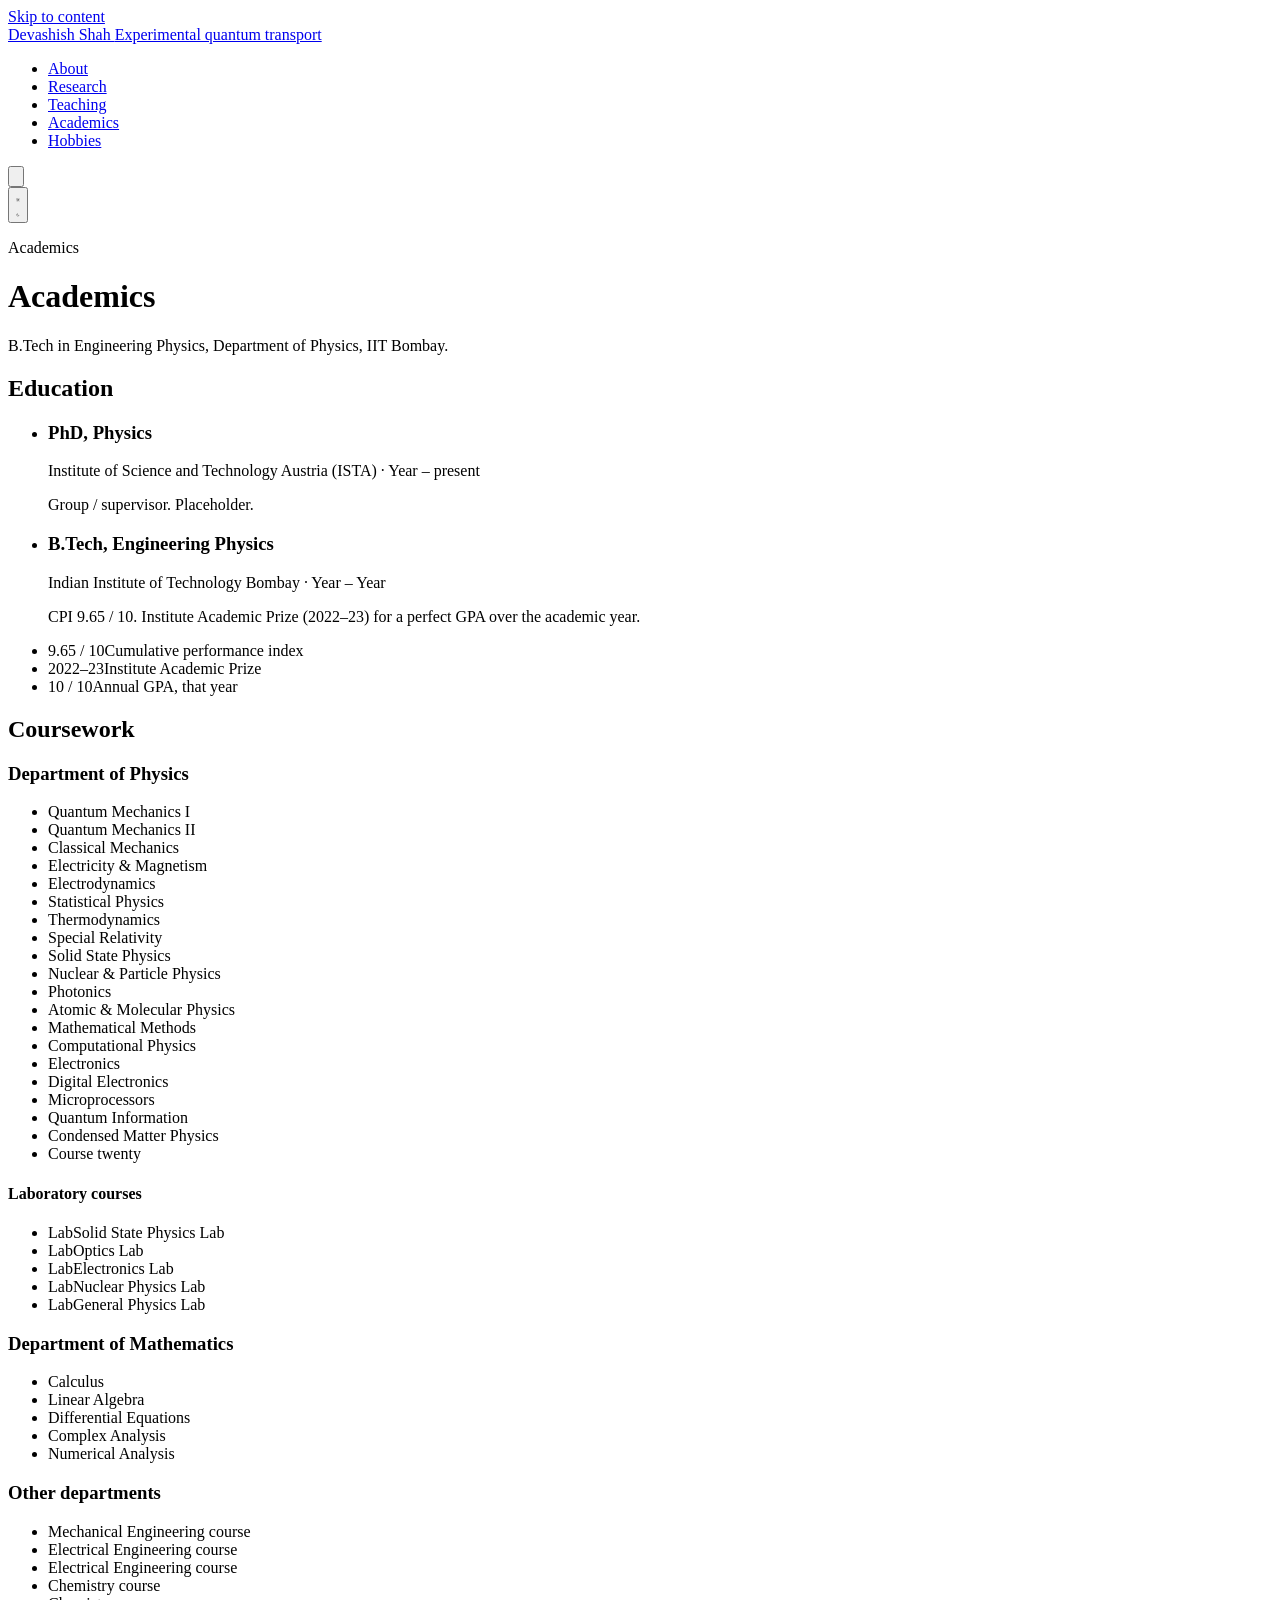
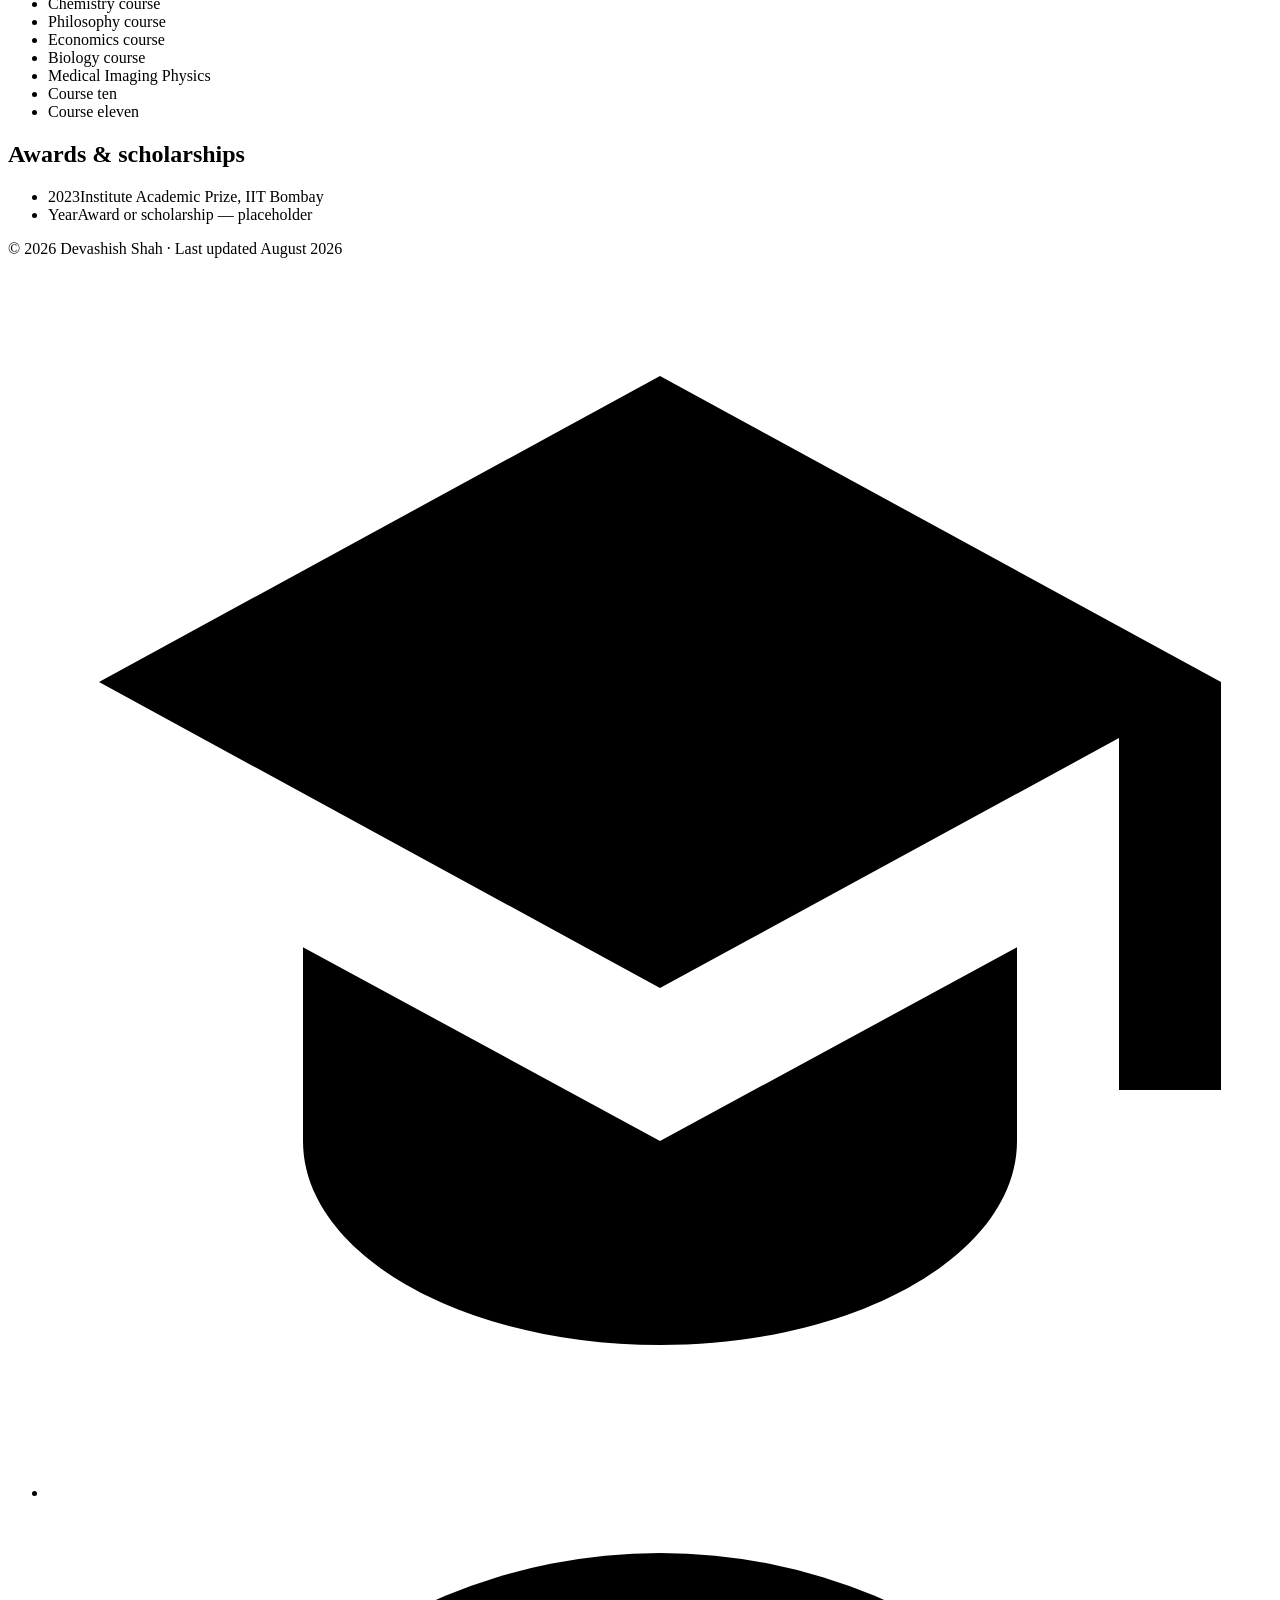
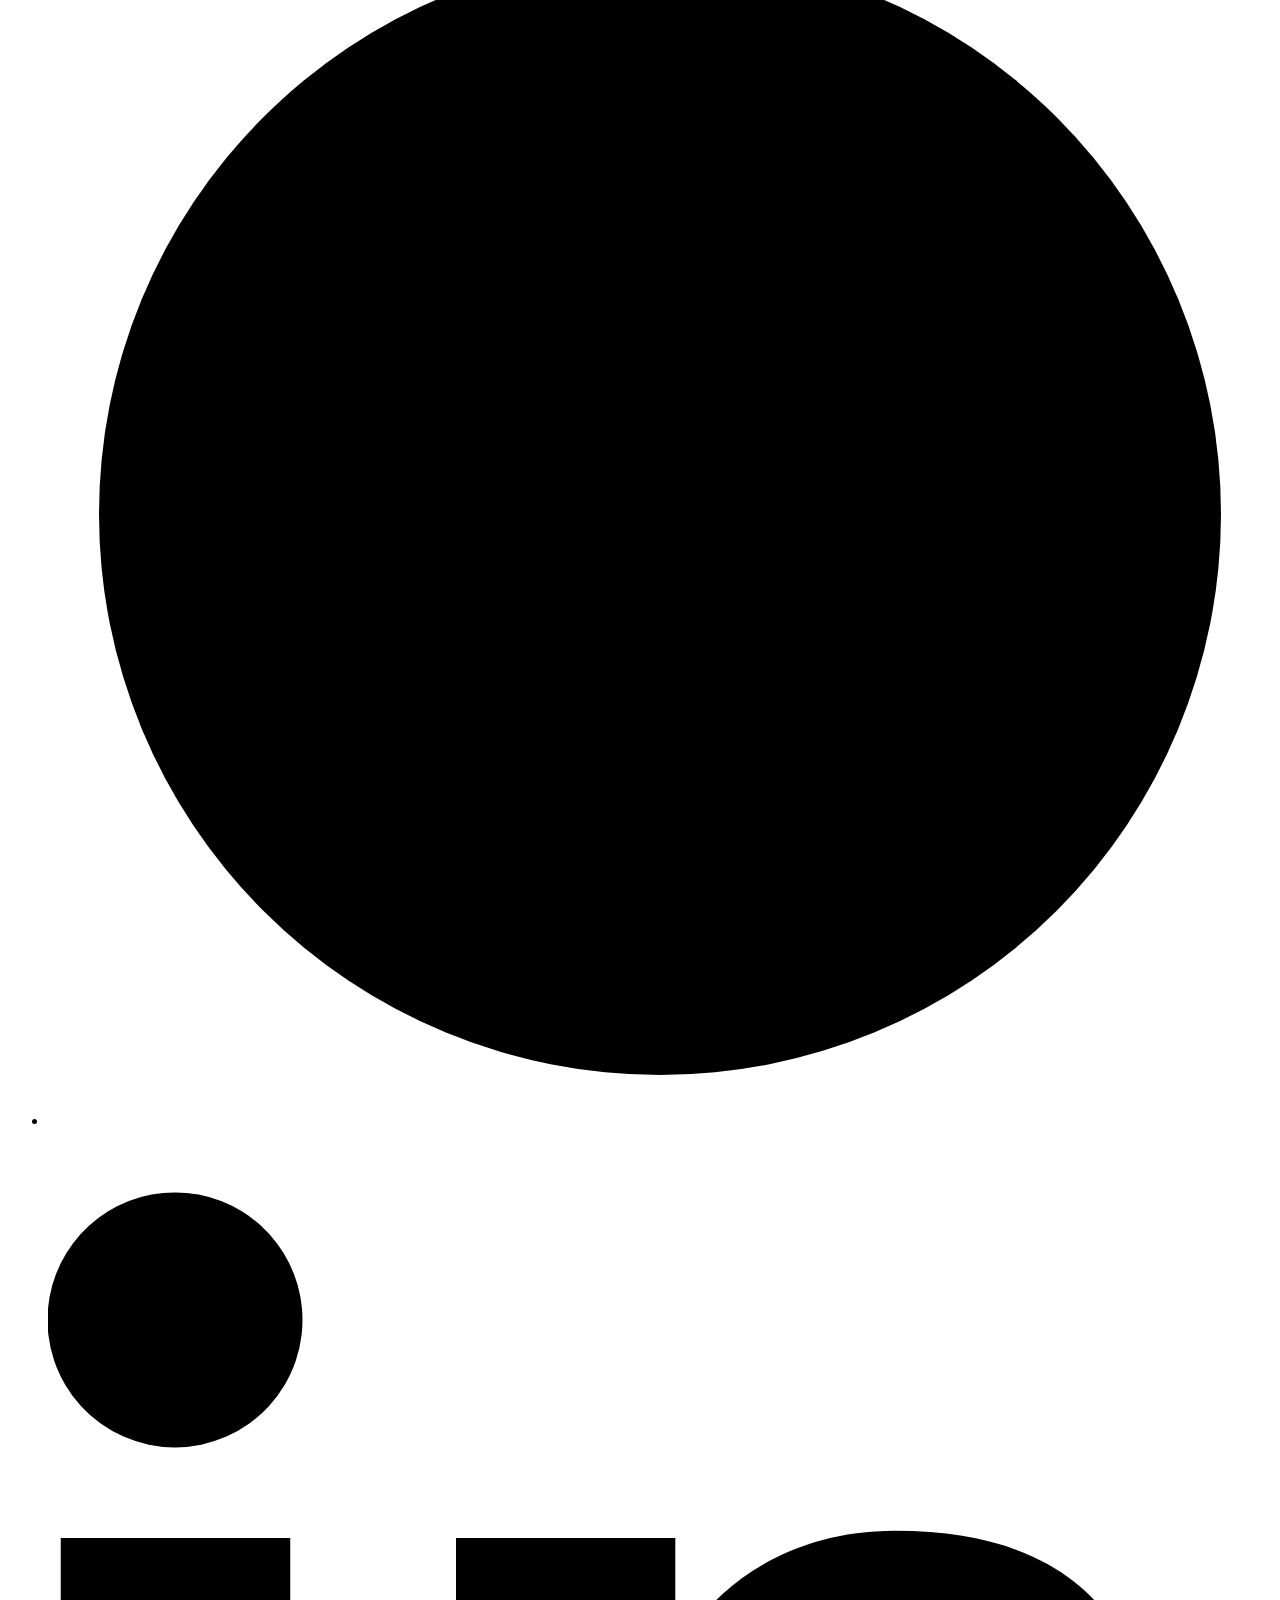
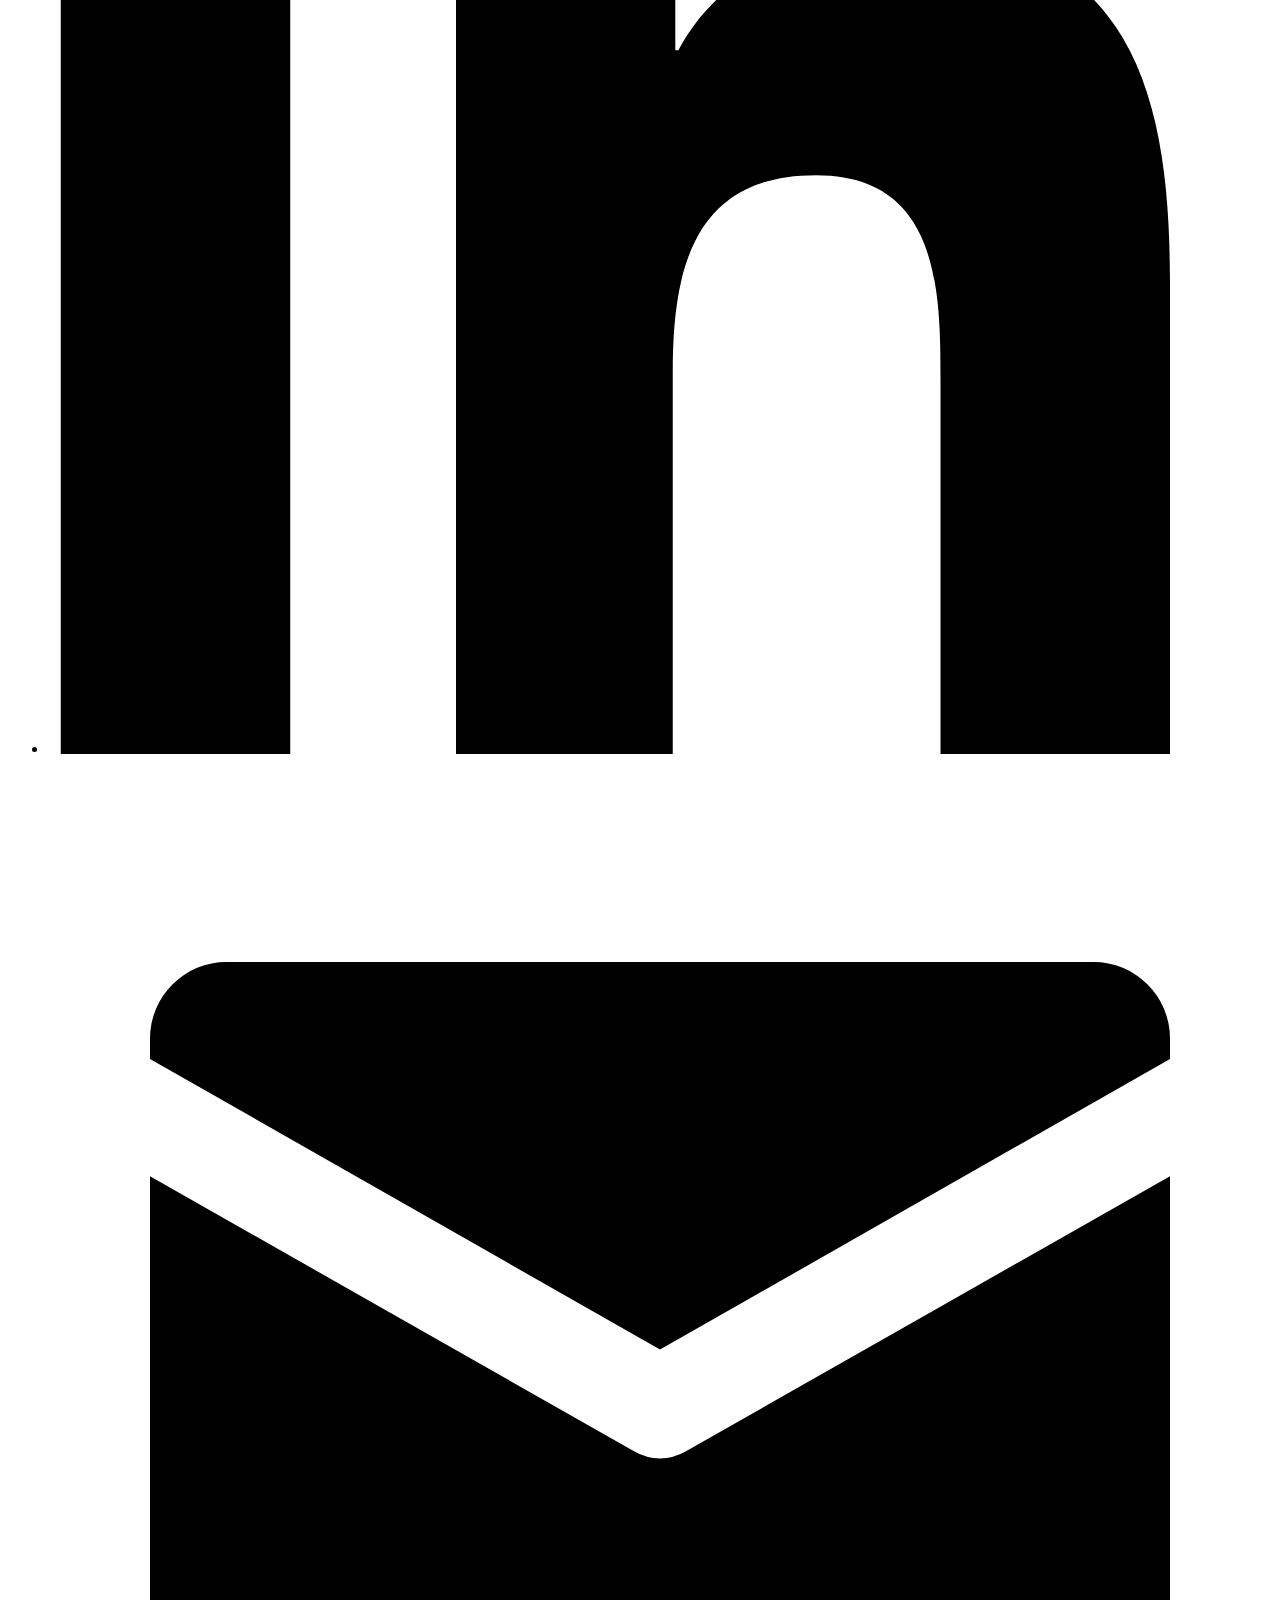
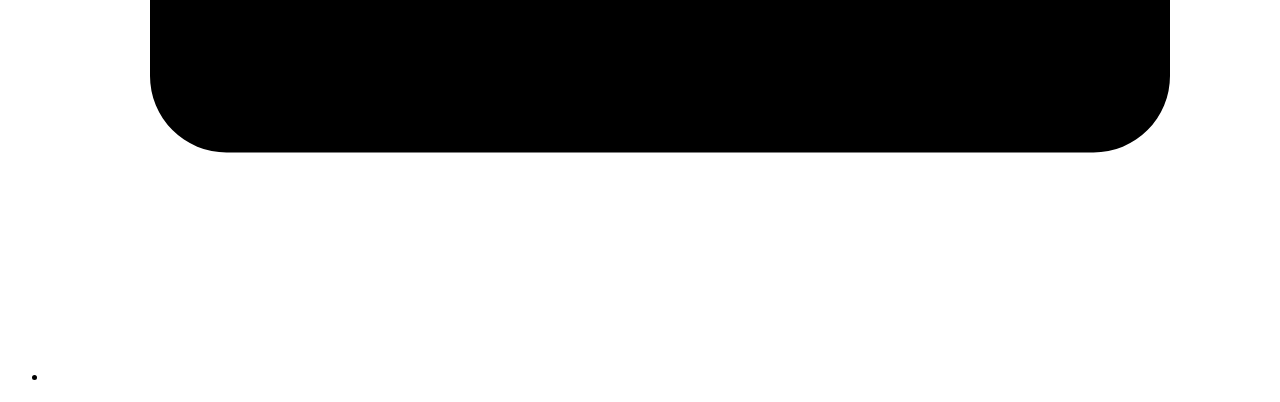
==== academics.html @ a5527a71 "Add files via upload version 0" ====
<!DOCTYPE html>
<html lang="en" data-theme="light">
<head>
<meta charset="utf-8">
<meta name="viewport" content="width=device-width, initial-scale=1">
<title>Academics — Devashish Shah</title>
<meta name="description" content="Education and coursework of Devashish Shah, Engineering Physics, IIT Bombay.">
<meta name="author" content="Devashish Shah">

<!-- Open Graph / social preview. EDIT: set the absolute URL once you know your domain. -->
<meta property="og:type" content="website">
<meta property="og:title" content="Academics — Devashish Shah">
<meta property="og:description" content="Education and coursework of Devashish Shah, Engineering Physics, IIT Bombay.">
<meta property="og:image" content="assets/img/portrait.svg">

<link rel="icon" href="assets/img/favicon.svg" type="image/svg+xml">
<link rel="stylesheet" href="assets/css/style.css">

<!-- Sets the theme before first paint so there is no light/dark flash. -->
<script>
(function () {
  try {
    var t = localStorage.getItem('ds-theme');
    if (!t) t = window.matchMedia('(prefers-color-scheme: dark)').matches ? 'dark' : 'light';
    document.documentElement.setAttribute('data-theme', t);
  } catch (e) {}
})();
</script>
</head>
<body>
<a class="skip-link" href="#main">Skip to content</a>

<!-- ======================= HEADER (identical on every page) ======================= -->
<header class="site-header">
  <div class="wrap">
    <a class="brand" href="index.html">
      Devashish Shah
      <span class="brand-sub">Experimental quantum transport</span>
    </a>

    <nav class="nav" id="primary-nav" aria-label="Primary">
      <ul>
        <li><a href="index.html">About</a></li>
        <li><a href="research.html">Research</a></li>
        <li><a href="teaching.html">Teaching</a></li>
        <li><a href="academics.html">Academics</a></li>
        <li><a href="hobbies.html">Hobbies</a></li>
      </ul>
    </nav>

    <button class="icon-btn nav-toggle" data-nav-toggle type="button"
            aria-expanded="false" aria-controls="primary-nav" aria-label="Toggle menu">
      <svg viewBox="0 0 24 24" fill="none" stroke="currentColor" stroke-width="2" stroke-linecap="round" aria-hidden="true">
        <path d="M3 6h18M3 12h18M3 18h18"/>
      </svg>
    </button>

    <div class="header-tools">
      <button class="icon-btn" data-theme-toggle type="button" aria-label="Switch to dark theme" aria-pressed="false">
        <svg class="icon-sun" viewBox="0 0 24 24" fill="none" stroke="currentColor" stroke-width="1.8" stroke-linecap="round" aria-hidden="true">
          <circle cx="12" cy="12" r="4.2"/>
          <path d="M12 2.5v2M12 19.5v2M4.2 4.2l1.4 1.4M18.4 18.4l1.4 1.4M2.5 12h2M19.5 12h2M4.2 19.8l1.4-1.4M18.4 5.6l1.4-1.4"/>
        </svg>
        <svg class="icon-moon" viewBox="0 0 24 24" fill="none" stroke="currentColor" stroke-width="1.8" stroke-linejoin="round" aria-hidden="true">
          <path d="M20 14.5A8.2 8.2 0 0 1 9.5 4a8.4 8.4 0 1 0 10.5 10.5z"/>
        </svg>
      </button>
    </div>
  </div>
</header>

<main id="main" class="wrap">

  <header class="page-head">
    <p class="eyebrow">Academics</p>
    <h1>Academics</h1>
    <p class="lede">
      <!-- EDIT -->
      B.Tech in Engineering Physics, Department of Physics, IIT Bombay.
    </p>
  </header>

  <!-- =================== EDUCATION =================== -->
  <section class="section">
    <h2 class="section-title">Education</h2>
    <ul class="timeline">
      <li>
        <h3>PhD, Physics</h3>
        <p class="meta">Institute of Science and Technology Austria (ISTA) <span class="sep">·</span> Year – present</p>
        <p>Group / supervisor. Placeholder.</p>
      </li>
      <li>
        <h3>B.Tech, Engineering Physics</h3>
        <p class="meta">Indian Institute of Technology Bombay <span class="sep">·</span> Year – Year</p>
        <p>CPI 9.65 / 10. Institute Academic Prize (2022–23) for a perfect GPA over the academic year.</p>
      </li>
    </ul>

    <ul class="stats">
      <li><span class="value">9.65 / 10</span><span class="label">Cumulative performance index</span></li>
      <li><span class="value">2022–23</span><span class="label">Institute Academic Prize</span></li>
      <li><span class="value">10 / 10</span><span class="label">Annual GPA, that year</span></li>
    </ul>
  </section>

  <!-- =================== COURSEWORK =================== -->
  <section class="section">
    <h2 class="section-title">Coursework</h2>

    <h3>Department of Physics</h3>
    <div class="col-list">
      <!-- EDIT: replace with your actual course names; add or remove <li> freely. -->
      <ul>
        <li>Quantum Mechanics I</li>
        <li>Quantum Mechanics II</li>
        <li>Classical Mechanics</li>
        <li>Electricity &amp; Magnetism</li>
        <li>Electrodynamics</li>
        <li>Statistical Physics</li>
        <li>Thermodynamics</li>
        <li>Special Relativity</li>
        <li>Solid State Physics</li>
        <li>Nuclear &amp; Particle Physics</li>
        <li>Photonics</li>
        <li>Atomic &amp; Molecular Physics</li>
        <li>Mathematical Methods</li>
        <li>Computational Physics</li>
        <li>Electronics</li>
        <li>Digital Electronics</li>
        <li>Microprocessors</li>
        <li>Quantum Information</li>
        <li>Condensed Matter Physics</li>
        <li>Course twenty</li>
      </ul>
    </div>

    <h4>Laboratory courses</h4>
    <ul class="course-list">
      <li><span class="code">Lab</span><span class="name">Solid State Physics Lab</span></li>
      <li><span class="code">Lab</span><span class="name">Optics Lab</span></li>
      <li><span class="code">Lab</span><span class="name">Electronics Lab</span></li>
      <li><span class="code">Lab</span><span class="name">Nuclear Physics Lab</span></li>
      <li><span class="code">Lab</span><span class="name">General Physics Lab</span></li>
    </ul>

    <h3>Department of Mathematics</h3>
    <div class="col-list">
      <ul>
        <li>Calculus</li>
        <li>Linear Algebra</li>
        <li>Differential Equations</li>
        <li>Complex Analysis</li>
        <li>Numerical Analysis</li>
      </ul>
    </div>

    <h3>Other departments</h3>
    <div class="col-list">
      <ul>
        <li>Mechanical Engineering course</li>
        <li>Electrical Engineering course</li>
        <li>Electrical Engineering course</li>
        <li>Chemistry course</li>
        <li>Chemistry course</li>
        <li>Philosophy course</li>
        <li>Economics course</li>
        <li>Biology course</li>
        <li>Medical Imaging Physics</li>
        <li>Course ten</li>
        <li>Course eleven</li>
      </ul>
    </div>
  </section>

  <!-- =================== AWARDS =================== -->
  <section class="section">
    <h2 class="section-title">Awards &amp; scholarships</h2>
    <ul class="course-list">
      <li><span class="code">2023</span><span class="name">Institute Academic Prize, IIT Bombay</span></li>
      <li><span class="code">Year</span><span class="name">Award or scholarship — placeholder</span></li>
    </ul>
  </section>

</main>

<!-- ======================= FOOTER (identical on every page) ======================= -->
<footer class="site-footer">
  <div class="wrap">
    <p>&copy; <span data-year>2026</span> Devashish Shah · Last updated August 2026</p>
    <ul class="social">
      <li><a href="https://scholar.google.com/citations?user=hYPi2G2QTI0C&amp;hl=en" target="_blank" rel="noopener" aria-label="Google Scholar"><svg viewBox="0 0 24 24" aria-hidden="true"><path d="M12 2 1 8l11 6 9-4.9V16h2V8L12 2zM5 13.2V17c0 2.2 3.1 4 7 4s7-1.8 7-4v-3.8l-7 3.8-7-3.8z"/></svg></a></li>
      <li><a href="https://orcid.org/0009-0007-5829-7707" target="_blank" rel="noopener" aria-label="ORCID"><svg viewBox="0 0 24 24" aria-hidden="true"><circle cx="12" cy="12" r="11"/><text x="12" y="16.4" text-anchor="middle" font-family="Georgia, serif" font-size="10" font-weight="700" fill="var(--bg)">iD</text></svg></a></li>
      <li><a href="https://www.linkedin.com/in/devashish-shah-937392216" target="_blank" rel="noopener" aria-label="LinkedIn"><svg viewBox="0 0 24 24" aria-hidden="true"><path d="M4.98 3.5A2.5 2.5 0 1 1 0 3.5a2.5 2.5 0 0 1 4.98 0zM.25 8h4.5v16H.25V8zM8 8h4.3v2.2h.06c.6-1.14 2.06-2.34 4.24-2.34 4.54 0 5.4 2.99 5.4 6.87V24h-4.5v-7.35c0-1.75-.03-4-2.44-4-2.44 0-2.81 1.9-2.81 3.87V24H8V8z"/></svg></a></li>
      <li><a href="mailto:devashish.shah@ista.ac.at" aria-label="Email"><svg viewBox="0 0 24 24" aria-hidden="true"><path d="M2 5.5A1.5 1.5 0 0 1 3.5 4h17A1.5 1.5 0 0 1 22 5.5v.4l-10 5.7-10-5.7v-.4zm0 2.7V18a1.5 1.5 0 0 0 1.5 1.5h17A1.5 1.5 0 0 0 22 18V8.2l-9.5 5.4a1 1 0 0 1-1 0L2 8.2z"/></svg></a></li>
    </ul>
  </div>
</footer>

<script src="assets/js/main.js"></script>
</body>
</html>
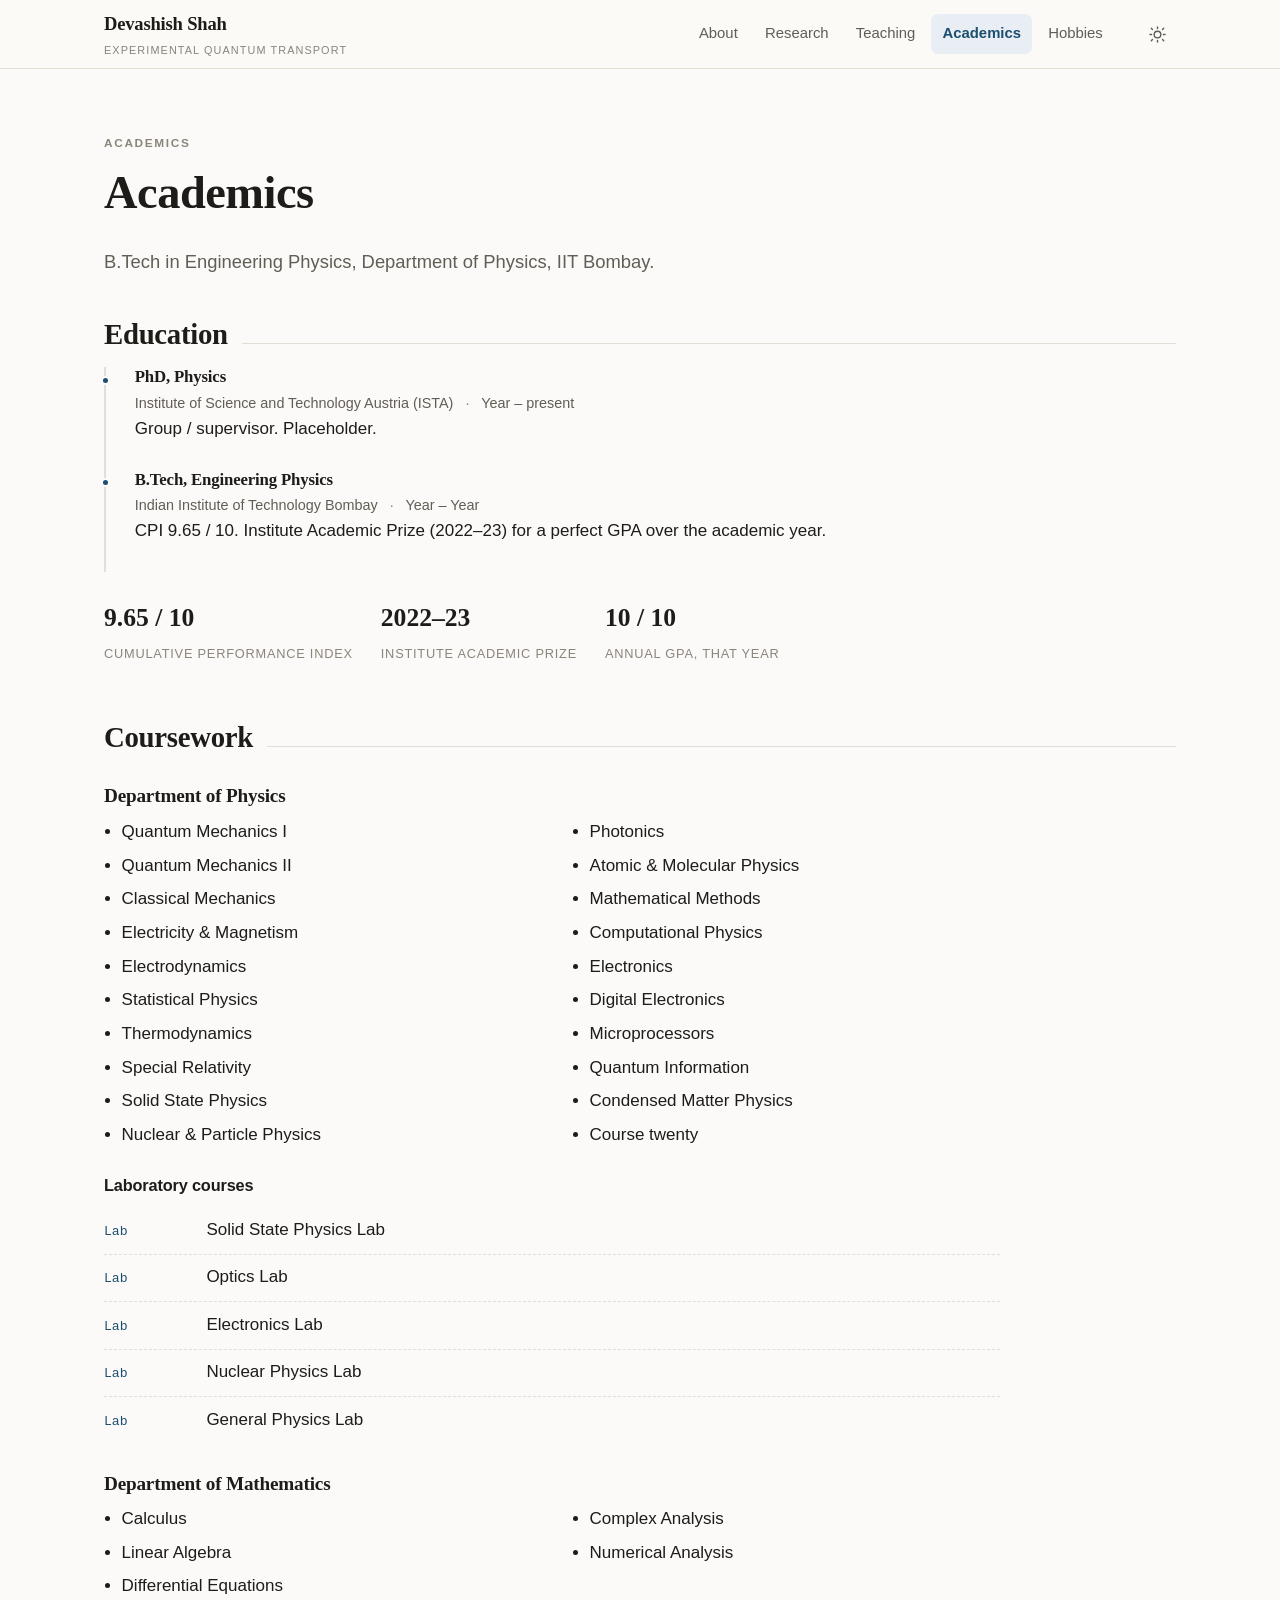
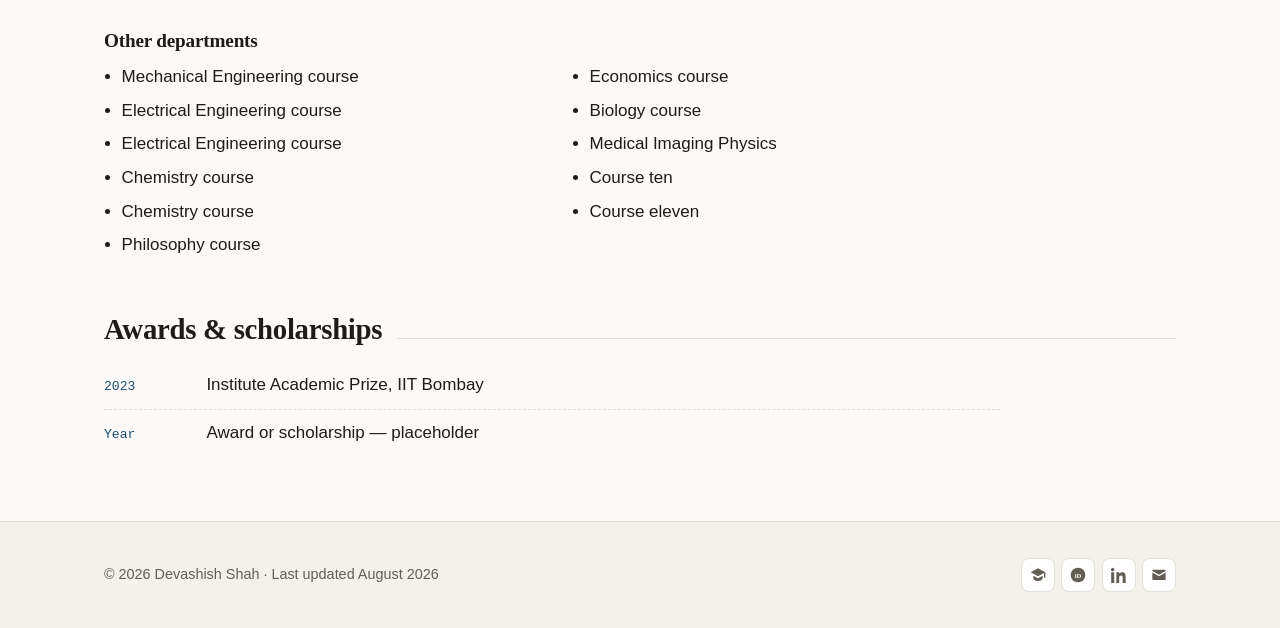
==== commit e4616c01: "Add files via upload" ====
--- a/academics.html
+++ b/academics.html
@@ -1,22 +1,79 @@
 <!DOCTYPE html>
+<!--
+  ============================================================================
+  academics.html — education, coursework and awards.
+
+  Same four parts as every page: <head>, <header>, <main>, <footer>.
+  The <header> and <footer> are copies of the ones in index.html.
+
+  Three layout tools appear on this page:
+
+    .timeline    a vertical line with a dot per entry — used for education
+    .stats       a row of big numbers with small captions underneath
+    .col-list    a plain list flowed into two newspaper-style columns —
+                 you never split the list yourself, the browser does it
+
+  Search for  EDIT  to find every spot meant to change.
+  ============================================================================
+-->
 <html lang="en" data-theme="light">
+<!--   ↑ lang="en" tells browsers and screen readers the page is in English.
+       ↑ data-theme is the light/dark switch. Don't set it by hand — the little
+         script at the bottom of <head> sets it before the page draws. -->
+
 <head>
+<!-- ==========================================================================
+     HEAD — page settings. None of this appears on the page itself; it tells
+     the browser, Google and social networks what this page is.
+     ========================================================================== -->
+
 <meta charset="utf-8">
+<!-- Character encoding. Leave this alone — it is what makes é, ü and — work. -->
+
 <meta name="viewport" content="width=device-width, initial-scale=1">
+<!-- Makes the page fit phone screens. Removing this breaks mobile entirely. -->
+
 <title>Academics — Devashish Shah</title>
+<!-- EDIT: shows in the browser tab and as the headline in Google results.
+     Keep the pattern "Page — Your Name" so every tab is identifiable. -->
+
 <meta name="description" content="Education and coursework of Devashish Shah, Engineering Physics, IIT Bombay.">
+<!-- EDIT: the grey summary line under your title in Google results.
+     Aim for 150 characters or so; longer gets cut off. -->
+
 <meta name="author" content="Devashish Shah">
 
-<!-- Open Graph / social preview. EDIT: set the absolute URL once you know your domain. -->
+<!-- Open Graph: controls the preview card when someone shares a link to this
+     page on Slack, Twitter, WhatsApp, LinkedIn and so on.
+     EDIT og:image to a real photo (1200×630 px works best) once you have one.
+     Note: for the preview image to work on most platforms this must be a FULL
+     address, e.g. https://devashish-shah.github.io/assets/img/preview.jpg —
+     a relative path like the one below often will not be picked up. -->
 <meta property="og:type" content="website">
 <meta property="og:title" content="Academics — Devashish Shah">
 <meta property="og:description" content="Education and coursework of Devashish Shah, Engineering Physics, IIT Bombay.">
 <meta property="og:image" content="assets/img/portrait.svg">
 
 <link rel="icon" href="assets/img/favicon.svg" type="image/svg+xml">
+<!-- The little icon in the browser tab. EDIT assets/img/favicon.svg to change
+     the "DS" monogram or its colour. -->
+
 <link rel="stylesheet" href="assets/css/style.css">
-
-<!-- Sets the theme before first paint so there is no light/dark flash. -->
+<!-- Every visual decision — colours, fonts, spacing, layout — lives in that
+     one file. This line is what connects it. If the page ever loads as plain
+     black text on white, this file is missing or the path is wrong. -->
+
+<!-- ==========================================================================
+     THEME SCRIPT — must stay here, inside <head>, and must stay inline.
+
+     Why: it runs before the browser draws anything. If it lived at the bottom
+     of the page with the other script, a dark-mode visitor would see a white
+     flash first. Reading the saved choice here avoids that.
+
+     What it does: use the saved choice if there is one; otherwise follow the
+     visitor's system setting; if storage is blocked (private browsing), fall
+     through to light and carry on rather than erroring.
+     ========================================================================== -->
 <script>
 (function () {
   try {
@@ -27,17 +84,46 @@
 })();
 </script>
 </head>
+
 <body>
+
 <a class="skip-link" href="#main">Skip to content</a>
-
-<!-- ======================= HEADER (identical on every page) ======================= -->
+<!-- Invisible until focused with the Tab key. Lets keyboard and screen-reader
+     users jump past the menu straight to the content. Keep it as the first
+     thing in <body>. -->
+
+
+<!-- ==========================================================================
+     HEADER — the bar across the top.
+
+     ⚠ THIS BLOCK IS IDENTICAL ON ALL FIVE PAGES. To change the menu, change
+     it here, then copy this whole <header>…</header> into the other four
+     files. Otherwise the menu will differ depending on which page you're on.
+
+     Note there is no "current page" class to set: assets/js/main.js works out
+     which page you're on and highlights the right link automatically. Adding a
+     page means adding one <li> here (and in the other four files) — nothing else.
+     ========================================================================== -->
 <header class="site-header">
   <div class="wrap">
+  <!-- .wrap is the container that keeps content from touching the screen
+       edges and stops it sprawling on wide monitors. Used on every section. -->
+
+    <!-- Your name, top left. Clicking it returns to the homepage. -->
     <a class="brand" href="index.html">
       Devashish Shah
       <span class="brand-sub">Experimental quantum transport</span>
+      <!-- EDIT: the small grey line under your name. A few words on what you
+           do. Delete this <span> entirely if you prefer just the name. -->
     </a>
 
+    <!-- ------------------------------------------------------------------
+         THE MENU
+         To add a page: copy one <li> line, change the filename and the label.
+         To remove a page: delete its <li> line.
+         To reorder: move the <li> lines around.
+         The href must match the filename exactly, capitals included.
+         ------------------------------------------------------------------ -->
     <nav class="nav" id="primary-nav" aria-label="Primary">
       <ul>
         <li><a href="index.html">About</a></li>
@@ -48,6 +134,8 @@
       </ul>
     </nav>
 
+    <!-- The hamburger button. Hidden on desktop, appears under 760px wide.
+         The three lines are drawn by the <path> below, not an image file. -->
     <button class="icon-btn nav-toggle" data-nav-toggle type="button"
             aria-expanded="false" aria-controls="primary-nav" aria-label="Toggle menu">
       <svg viewBox="0 0 24 24" fill="none" stroke="currentColor" stroke-width="2" stroke-linecap="round" aria-hidden="true">
@@ -55,6 +143,8 @@
       </svg>
     </button>
 
+    <!-- The light/dark button. It holds both icons; CSS shows whichever
+         matches the current theme and hides the other. -->
     <div class="header-tools">
       <button class="icon-btn" data-theme-toggle type="button" aria-label="Switch to dark theme" aria-pressed="false">
         <svg class="icon-sun" viewBox="0 0 24 24" fill="none" stroke="currentColor" stroke-width="1.8" stroke-linecap="round" aria-hidden="true">
@@ -66,9 +156,14 @@
         </svg>
       </button>
     </div>
+
   </div>
 </header>
 
+
+<!-- ==========================================================================
+     MAIN — the Academics page.
+     ========================================================================== -->
 <main id="main" class="wrap">
 
   <header class="page-head">
@@ -80,37 +175,64 @@
     </p>
   </header>
 
-  <!-- =================== EDUCATION =================== -->
+
+  <!-- ------------------------------------------------------------------------
+       EDUCATION — timeline.
+       Each <li> gets its own dot on the vertical line automatically.
+       Newest first is the convention. Copy an <li> to add a degree.
+       ------------------------------------------------------------------------ -->
   <section class="section">
     <h2 class="section-title">Education</h2>
+
     <ul class="timeline">
+
       <li>
         <h3>PhD, Physics</h3>
         <p class="meta">Institute of Science and Technology Austria (ISTA) <span class="sep">·</span> Year – present</p>
         <p>Group / supervisor. Placeholder.</p>
+        <!-- EDIT: your group and supervisor. -->
       </li>
+
       <li>
         <h3>B.Tech, Engineering Physics</h3>
         <p class="meta">Indian Institute of Technology Bombay <span class="sep">·</span> Year – Year</p>
         <p>CPI 9.65 / 10. Institute Academic Prize (2022–23) for a perfect GPA over the academic year.</p>
       </li>
-    </ul>
-
+
+    </ul>
+
+    <!-- ----------------------------------------------------------------
+         STATS ROW — big number on top, small caption underneath.
+         Each <li> is one figure. Two or three read best; more than four
+         starts to look like a dashboard. Delete the <ul> to drop it.
+         ---------------------------------------------------------------- -->
     <ul class="stats">
       <li><span class="value">9.65 / 10</span><span class="label">Cumulative performance index</span></li>
       <li><span class="value">2022–23</span><span class="label">Institute Academic Prize</span></li>
       <li><span class="value">10 / 10</span><span class="label">Annual GPA, that year</span></li>
     </ul>
+
   </section>
 
-  <!-- =================== COURSEWORK =================== -->
+
+  <!-- ------------------------------------------------------------------------
+       COURSEWORK
+
+       class="col-list" wraps a normal <ul> and flows it into two columns.
+       Add or delete <li> items and the split rebalances itself — do NOT try
+       to make two separate lists side by side, it will fight you.
+
+       Note the heading levels: <h2> for the section, <h3> for each
+       department, <h4> for a sub-group. Keep them in order (don't jump from
+       h2 to h4) — screen readers use the sequence to build a page outline.
+       ------------------------------------------------------------------------ -->
   <section class="section">
     <h2 class="section-title">Coursework</h2>
 
     <h3>Department of Physics</h3>
     <div class="col-list">
-      <!-- EDIT: replace with your actual course names; add or remove <li> freely. -->
       <ul>
+        <!-- EDIT: replace with your real course names. One <li> each. -->
         <li>Quantum Mechanics I</li>
         <li>Quantum Mechanics II</li>
         <li>Classical Mechanics</li>
@@ -135,6 +257,8 @@
     </div>
 
     <h4>Laboratory courses</h4>
+    <!-- Same .course-list used on the Teaching page. Here the .code column
+         just says "Lab" — put real course numbers in if you have them. -->
     <ul class="course-list">
       <li><span class="code">Lab</span><span class="name">Solid State Physics Lab</span></li>
       <li><span class="code">Lab</span><span class="name">Optics Lab</span></li>
@@ -170,9 +294,15 @@
         <li>Course eleven</li>
       </ul>
     </div>
+
   </section>
 
-  <!-- =================== AWARDS =================== -->
+
+  <!-- ------------------------------------------------------------------------
+       AWARDS — .course-list again, with the year in the .code column.
+       The same building block does different jobs depending on what you put
+       in it; that's why there are only a handful of them to learn.
+       ------------------------------------------------------------------------ -->
   <section class="section">
     <h2 class="section-title">Awards &amp; scholarships</h2>
     <ul class="course-list">
@@ -183,19 +313,40 @@
 
 </main>
 
-<!-- ======================= FOOTER (identical on every page) ======================= -->
+
+<!-- ==========================================================================
+     FOOTER
+
+     ⚠ IDENTICAL ON ALL FIVE PAGES — change it here, then copy into the others.
+
+     The year updates itself: <span data-year> is filled in by main.js each
+     time the page loads, so the copyright never goes stale. The "2026"
+     inside it is only a fallback for visitors with JavaScript disabled.
+     ========================================================================== -->
 <footer class="site-footer">
   <div class="wrap">
+
     <p>&copy; <span data-year>2026</span> Devashish Shah · Last updated August 2026</p>
+    <!-- EDIT: "&copy;" prints ©. Update the "Last updated" date when you make
+         a real change, or delete that part if you'd rather not track it. -->
+
+    <!-- Same icons as the hero, at a smaller size. Keep the two sets in sync. -->
     <ul class="social">
       <li><a href="https://scholar.google.com/citations?user=hYPi2G2QTI0C&amp;hl=en" target="_blank" rel="noopener" aria-label="Google Scholar"><svg viewBox="0 0 24 24" aria-hidden="true"><path d="M12 2 1 8l11 6 9-4.9V16h2V8L12 2zM5 13.2V17c0 2.2 3.1 4 7 4s7-1.8 7-4v-3.8l-7 3.8-7-3.8z"/></svg></a></li>
       <li><a href="https://orcid.org/0009-0007-5829-7707" target="_blank" rel="noopener" aria-label="ORCID"><svg viewBox="0 0 24 24" aria-hidden="true"><circle cx="12" cy="12" r="11"/><text x="12" y="16.4" text-anchor="middle" font-family="Georgia, serif" font-size="10" font-weight="700" fill="var(--bg)">iD</text></svg></a></li>
       <li><a href="https://www.linkedin.com/in/devashish-shah-937392216" target="_blank" rel="noopener" aria-label="LinkedIn"><svg viewBox="0 0 24 24" aria-hidden="true"><path d="M4.98 3.5A2.5 2.5 0 1 1 0 3.5a2.5 2.5 0 0 1 4.98 0zM.25 8h4.5v16H.25V8zM8 8h4.3v2.2h.06c.6-1.14 2.06-2.34 4.24-2.34 4.54 0 5.4 2.99 5.4 6.87V24h-4.5v-7.35c0-1.75-.03-4-2.44-4-2.44 0-2.81 1.9-2.81 3.87V24H8V8z"/></svg></a></li>
       <li><a href="mailto:devashish.shah@ista.ac.at" aria-label="Email"><svg viewBox="0 0 24 24" aria-hidden="true"><path d="M2 5.5A1.5 1.5 0 0 1 3.5 4h17A1.5 1.5 0 0 1 22 5.5v.4l-10 5.7-10-5.7v-.4zm0 2.7V18a1.5 1.5 0 0 0 1.5 1.5h17A1.5 1.5 0 0 0 22 18V8.2l-9.5 5.4a1 1 0 0 1-1 0L2 8.2z"/></svg></a></li>
     </ul>
+
   </div>
 </footer>
 
 <script src="assets/js/main.js"></script>
+<!-- Loaded last, after the content, so the page appears as fast as possible.
+     Handles: the dark-mode button, the mobile menu, highlighting the current
+     page in the nav, the photo lightbox, and the year in the footer.
+     Nothing here is required for reading the site — with JavaScript off, all
+     the text, images and links still work. -->
+
 </body>
 </html>
--- a/assets/css/style.css
+++ b/assets/css/style.css
@@ -0,0 +1,878 @@
+/* ============================================================================
+   style.css — every visual decision on the site lives in this one file.
+
+   HOW CSS WORKS, IN THREE LINES
+     selector { property: value; }
+   The selector picks elements; the properties change how they look.
+   ".card" targets elements with class="card". "h2" targets every <h2>.
+   A dot means class, no dot means the tag itself, a space means "inside".
+
+   HOW THIS FILE IS ORGANISED
+     1.  Design tokens ....... the colours, fonts and sizes. START HERE.
+     2.  Base & typography ... defaults for text, links, headings
+     3.  Layout helpers ...... containers and section spacing
+     4.  Header / navigation . the top bar
+     5.  Hero ................ the About page's opening block
+     6.  Content blocks ...... buttons, cards, pills, lists, timelines
+     7.  Publications ........ the paper entries on the Research page
+     8.  Gallery + lightbox .. the Hobbies page
+     9.  Footer
+     10. Responsive .......... the phone and tablet adjustments
+
+   THE 90% CASE
+   If you want to change how the site looks, section 1 is probably enough.
+   Change --accent and every link, button and highlight follows.
+
+   A WARNING ABOUT ORDER
+   When two rules target the same thing, the LATER one wins. So if you add
+   something at the bottom of this file it will override what came before.
+   That is occasionally useful and frequently the cause of "why isn't my
+   change working" — check whether something below is overriding you.
+   ============================================================================ */
+
+
+/* ============================================================================
+   1. DESIGN TOKENS
+   ============================================================================
+   Everything below is a variable. Defining a colour once here and referring
+   to it everywhere else means you change it in ONE place and the whole site
+   follows — rather than hunting for forty copies of the same hex code.
+
+   Syntax: --name: value;   defines it.
+           var(--name)      uses it.
+
+   :root means "the whole document", so these apply everywhere.
+   ============================================================================ */
+
+:root {
+  /* ---- LIGHT THEME COLOURS -------------------------------------------------
+     These are deliberately not pure white and pure black. #fbfaf8 instead of
+     #ffffff and #1e1c19 instead of #000000 lowers the glare and reads as
+     warmer and more considered. It's the single easiest thing to get right. */
+
+  --bg:            #fbfaf8;   /* page background — a warm off-white          */
+  --bg-soft:       #f3f1ec;   /* slightly darker: footer, pills, code        */
+  --surface:       #ffffff;   /* cards — lifted above the page background    */
+  --border:        #e2ded6;   /* hairlines and card outlines                 */
+  --border-strong: #cdc7bb;   /* a more visible border, for outlined buttons */
+
+  --text:          #1e1c19;   /* body text and headings                      */
+  --text-muted:    #625d55;   /* secondary text: subtitles, captions         */
+  --text-faint:    #8b857b;   /* tertiary: labels, dates, the eyebrow line   */
+
+  --accent:        #1d4e6f;   /* THE colour. Links, buttons, highlights.
+                                 One accent, used consistently, is what makes
+                                 a site look designed rather than decorated.
+                                 Try #6b4423 (brown), #2d5a3d (green) or
+                                 #5b3a70 (plum) if blue isn't to your taste. */
+  --accent-soft:   #e8eef3;   /* a pale wash of the accent, for backgrounds  */
+  --accent-hover:  #14384f;   /* the accent, darkened, for hover states      */
+
+  --shadow:        0 1px 2px rgba(30, 28, 25, .05), 0 8px 24px rgba(30, 28, 25, .05);
+  /* Two shadows layered: a tight one for the edge, a wide soft one for depth.
+     Both very faint. A heavy shadow is the fastest way to look dated. */
+
+  /* ---- TYPE ----------------------------------------------------------------
+     Each of these is a FALLBACK STACK, read left to right: the browser uses
+     the first font it finds installed. No web fonts are downloaded, which is
+     why this site loads instantly and works offline. The trade-off is that
+     it looks slightly different on a Mac and a PC — both fine, not identical. */
+
+  --font-serif: "Iowan Old Style", "Palatino Linotype", Palatino, "Book Antiqua", Georgia, serif;
+  /* Headings. Serif for headings + sans for body is the classic academic pairing. */
+
+  --font-sans:  ui-sans-serif, -apple-system, BlinkMacSystemFont, "Segoe UI", Inter, Roboto, "Helvetica Neue", Arial, sans-serif;
+  /* Body text. "ui-sans-serif" and "-apple-system" mean "whatever this
+     operating system uses for its own interface" — so it always feels native. */
+
+  --font-mono:  ui-monospace, SFMono-Regular, "SF Mono", Menlo, Consolas, monospace;
+  /* Fixed width. Used for course codes and date tags. */
+
+  /* ---- METRICS -------------------------------------------------------------
+     rem = a multiple of the browser's base font size (normally 16px).
+     So 72rem ≈ 1152px. Using rem rather than px means the layout scales
+     properly for someone who has increased their default text size. */
+
+  --measure:  72rem;   /* how wide the page gets before it stops growing   */
+  --prose:    46rem;   /* how wide a paragraph gets — about 75 characters,
+                          which is the comfortable maximum for reading     */
+  --radius:   10px;    /* corner rounding on cards and images              */
+  --step:     1.5rem;  /* a spacing unit (currently unused; here if you
+                          want to standardise your own spacing)            */
+}
+
+
+/* ---- DARK THEME -----------------------------------------------------------
+   The same variable names with different values. When main.js sets
+   data-theme="dark" on the <html> element, these take over and every rule in
+   the rest of the file follows automatically — nothing else has to know that
+   dark mode exists. That is the entire reason for using variables.
+
+   Notes on the choices:
+   • The background is #14161a, not black. Pure black next to white text
+     causes visible halation and is tiring to read.
+   • The accent gets LIGHTER (#7fb3d5), not darker. A dark blue on a dark grey
+     is unreadable; dark backgrounds need light accents.
+   • Shadows get stronger, because a faint shadow is invisible on dark. */
+
+[data-theme="dark"] {
+  --bg:            #14161a;
+  --bg-soft:       #1a1d22;
+  --surface:       #1c1f25;
+  --border:        #2c313a;
+  --border-strong: #3d434e;
+  --text:          #e8e6e1;
+  --text-muted:    #a9a49b;
+  --text-faint:    #7d786f;
+  --accent:        #7fb3d5;
+  --accent-soft:   #1e2a35;
+  --accent-hover:  #a4cbe4;
+  --shadow:        0 1px 2px rgba(0, 0, 0, .3), 0 8px 24px rgba(0, 0, 0, .28);
+}
+
+
+/* ============================================================================
+   2. BASE & TYPOGRAPHY — the defaults everything else builds on
+   ============================================================================ */
+
+*, *::before, *::after { box-sizing: border-box; }
+/* The single most useful line in any stylesheet. It makes "width: 300px" mean
+   the element is 300px wide INCLUDING its padding and border, rather than
+   300px plus padding plus border. Without it, sizing is a constant fight. */
+
+html {
+  scroll-behavior: smooth;      /* jump links glide rather than teleport */
+  -webkit-text-size-adjust: 100%;  /* stops iOS inflating text in landscape */
+}
+
+/* Some people get motion sickness from animation, and set a system
+   preference asking sites not to move. This honours it. */
+@media (prefers-reduced-motion: reduce) {
+  html { scroll-behavior: auto; }
+  *, *::before, *::after { animation-duration: .01ms !important; transition-duration: .01ms !important; }
+}
+
+body {
+  margin: 0;                    /* browsers add a default margin; remove it */
+  background: var(--bg);
+  color: var(--text);
+  font-family: var(--font-sans);
+  font-size: 1.0625rem;         /* 17px — slightly larger than the 16px
+                                   default, which is a touch small for prose */
+  line-height: 1.7;             /* space between lines. 1.5–1.8 is the
+                                   readable range; tighter feels cramped */
+  -webkit-font-smoothing: antialiased;
+  transition: background-color .2s ease, color .2s ease;
+  /* ↑ makes the light/dark switch fade over 0.2s instead of snapping */
+}
+
+/* ---- HEADINGS --------------------------------------------------------------
+   All four share the serif face and tight line spacing; only the size differs.
+   h4 is the exception — it drops back to the sans face, because at that size
+   a serif starts to look like body text rather than a heading. */
+
+h1, h2, h3, h4 {
+  font-family: var(--font-serif);
+  font-weight: 600;
+  line-height: 1.25;            /* tighter than body text: big text needs
+                                   less breathing room between lines */
+  letter-spacing: -.01em;       /* a fraction tighter — large serif type
+                                   looks loose at default spacing */
+  color: var(--text);
+  margin: 0 0 .5em;
+}
+
+/* clamp(min, preferred, max) is fluid sizing: the heading grows with the
+   window between the two limits, so it's never tiny on a phone or absurd on
+   a 32-inch monitor. The "vw" in the middle means "% of viewport width". */
+h1 { font-size: clamp(2rem, 1.4rem + 2.2vw, 2.9rem); }
+h2 { font-size: clamp(1.45rem, 1.2rem + 1vw, 1.8rem); margin-top: 2.5rem; }
+h3 { font-size: 1.2rem; margin-top: 1.75rem; }
+h4 { font-size: 1.02rem; font-family: var(--font-sans); font-weight: 650; margin-top: 1.25rem; }
+
+p  { margin: 0 0 1.1em; }   /* space below each paragraph, none above, so
+                               spacing never doubles up between elements */
+
+a  {
+  color: var(--accent);
+  text-decoration-color: color-mix(in srgb, var(--accent) 35%, transparent);
+  /* ↑ the underline at 35% opacity: present, but not shouting. It goes to
+       full strength on hover, below. */
+  text-underline-offset: 3px;  /* drops the underline clear of the letters */
+}
+a:hover { color: var(--accent-hover); text-decoration-color: currentColor; }
+
+strong { font-weight: 650; }
+small  { font-size: .875rem; color: var(--text-muted); }
+code   { font-family: var(--font-mono); font-size: .875em; background: var(--bg-soft); padding: .12em .38em; border-radius: 4px; }
+hr     { border: 0; border-top: 1px solid var(--border); margin: 2.5rem 0; }
+
+img {
+  max-width: 100%;   /* never let an image overflow its container */
+  height: auto;      /* keep the proportions when it shrinks */
+  display: block;    /* removes the mysterious few pixels of gap underneath
+                        images, which is caused by them being treated as text */
+}
+
+/* The focus ring: what you see when tabbing through the page with a keyboard.
+   :focus-VISIBLE rather than :focus means it appears for keyboard users but
+   not on mouse clicks. Please don't remove this — for keyboard-only users it
+   is the only way to tell where they are on the page. */
+:focus-visible {
+  outline: 2px solid var(--accent);
+  outline-offset: 3px;
+  border-radius: 3px;
+}
+
+/* "Skip to content": parked off-screen until it receives keyboard focus,
+   at which point it slides into view. A small courtesy to screen-reader
+   users, who would otherwise hear the whole menu on every page. */
+.skip-link {
+  position: absolute; left: -9999px; top: 0; z-index: 100;
+  background: var(--accent); color: #fff; padding: .6rem 1rem; border-radius: 0 0 var(--radius) 0;
+}
+.skip-link:focus { left: 0; }
+
+/* Hides something visually while leaving it readable by screen readers.
+   Not currently used — kept because it's the standard way to label something
+   for assistive tech without showing the label on screen. */
+.visually-hidden {
+  position: absolute; width: 1px; height: 1px; margin: -1px;
+  padding: 0; overflow: hidden; clip: rect(0 0 0 0); white-space: nowrap; border: 0;
+}
+
+
+/* ============================================================================
+   3. LAYOUT HELPERS
+   ============================================================================ */
+
+/* .wrap is on every major block. It centres content and stops it touching the
+   screen edges. The clamp() gives 1.15rem of side padding on a phone, growing
+   to 2.5rem on a desktop. */
+.wrap {
+  width: 100%;
+  max-width: var(--measure);
+  margin-inline: auto;              /* auto left and right = centred */
+  padding-inline: clamp(1.15rem, 4vw, 2.5rem);
+}
+
+main { padding-block: clamp(2.5rem, 5vw, 4rem) 4rem; }
+/* ↑ two values = top, bottom */
+
+.prose { max-width: var(--prose); }
+/* Put this on any block of running text. Long lines are hard to read: the eye
+   loses its place travelling back to the start of the next one. Leave it OFF
+   for cards, grids and galleries, which should use the full width. */
+
+.page-head { max-width: var(--prose); margin-bottom: 2.5rem; }
+
+/* The small uppercase label above a page title. Letter-spacing is essential
+   on uppercase text — without it the capitals crowd each other. */
+.eyebrow {
+  font-family: var(--font-sans);
+  font-size: .74rem;
+  font-weight: 650;
+  letter-spacing: .14em;
+  text-transform: uppercase;
+  color: var(--text-faint);
+  margin: 0 0 .7rem;
+}
+
+.page-head .lede { font-size: 1.15rem; color: var(--text-muted); margin-bottom: 0; }
+/* Two selectors with a space: "a .lede that is inside a .page-head". */
+
+.section { margin-top: 3.25rem; }
+.section:first-of-type { margin-top: 0; }
+/* ↑ no gap above the first section — the page padding already handles it */
+
+/* The heading with a rule trailing off to the right. The trick: make the
+   heading a flex row, then add an empty element after the text that expands
+   to fill whatever space is left. */
+.section-title {
+  display: flex;
+  align-items: baseline;
+  gap: .9rem;
+  margin-top: 0;
+}
+.section-title::after {
+  content: "";              /* required, even when empty, or nothing appears */
+  flex: 1;                  /* "take all the remaining space" */
+  height: 1px;
+  background: var(--border);
+}
+
+
+/* ============================================================================
+   4. HEADER / NAVIGATION
+   ============================================================================ */
+
+.site-header {
+  position: sticky;   /* stays visible at the top as you scroll */
+  top: 0;
+  z-index: 50;        /* stacking order — keeps it above the page content */
+  background: color-mix(in srgb, var(--bg) 88%, transparent);
+  /* ↑ 88% background colour, 12% see-through, so content faintly shows
+       through as it scrolls underneath */
+  backdrop-filter: saturate(180%) blur(12px);
+  /* ↑ frosted glass: blurs whatever is behind it. Purely decorative;
+       browsers that don't support it just show the solid colour. */
+  border-bottom: 1px solid var(--border);
+}
+
+/* display:flex lays children out in a row. It is the workhorse of this
+   stylesheet — you'll see it a dozen more times below. */
+.site-header .wrap {
+  display: flex;
+  align-items: center;   /* vertically centre everything in the row */
+  gap: 1rem;             /* space between items, without margins */
+  min-height: 68px;
+}
+
+.brand {
+  font-family: var(--font-serif);
+  font-size: 1.16rem;
+  font-weight: 600;
+  color: var(--text);
+  text-decoration: none;   /* no underline on the name */
+  letter-spacing: -.01em;
+  white-space: nowrap;     /* never break the name across two lines */
+}
+.brand:hover { color: var(--text); }   /* deliberately doesn't change colour */
+
+.brand .brand-sub {
+  display: block;          /* forces it onto its own line under the name */
+  font-family: var(--font-sans);
+  font-size: .68rem;
+  font-weight: 500;
+  letter-spacing: .1em;
+  text-transform: uppercase;
+  color: var(--text-faint);
+  margin-top: .1rem;
+}
+
+.nav { margin-left: auto; }
+/* "margin-left: auto" inside a flex row means "absorb all the spare space on
+   my left", which pushes the menu to the right-hand edge. */
+
+.nav ul {
+  display: flex;
+  align-items: center;
+  gap: .3rem;
+  list-style: none;   /* no bullets */
+  margin: 0;
+  padding: 0;         /* browsers indent lists by default; remove it */
+}
+
+.nav a {
+  display: block;      /* makes the whole padded box clickable, not just the
+                          text — a bigger target is an easier target */
+  padding: .45rem .7rem;
+  border-radius: 7px;
+  font-size: .93rem;
+  color: var(--text-muted);
+  text-decoration: none;
+  white-space: nowrap;
+}
+.nav a:hover { color: var(--text); background: var(--bg-soft); }
+
+/* The current page. main.js adds aria-current="page" to the right link, and
+   this rule styles it. Styling the accessibility attribute directly, rather
+   than a separate class, means there is only one thing to keep correct. */
+.nav a[aria-current="page"] {
+  color: var(--accent);
+  background: var(--accent-soft);
+  font-weight: 600;
+}
+
+.header-tools { display: flex; align-items: center; gap: .35rem; margin-left: .5rem; }
+
+/* The square icon buttons — theme toggle, hamburger. 38px is close to the
+   40-44px minimum that's comfortable to hit with a thumb. */
+.icon-btn {
+  display: inline-flex;
+  align-items: center;
+  justify-content: center;   /* centres the icon both ways */
+  width: 38px; height: 38px;
+  padding: 0;
+  border: 1px solid transparent;  /* invisible, but reserves the space so the
+                                     button doesn't jump when the border
+                                     appears on hover */
+  border-radius: 8px;
+  background: none;
+  color: var(--text-muted);
+  cursor: pointer;
+}
+.icon-btn:hover { color: var(--text); background: var(--bg-soft); border-color: var(--border); }
+.icon-btn svg { width: 19px; height: 19px; }
+
+/* THE THEME TOGGLE ICONS
+   Both the sun and the moon sit in the button; CSS shows one and hides the
+   other depending on the theme. No JavaScript needed for the swap — the
+   script only flips data-theme, and these four lines do the rest. */
+[data-theme="dark"] .icon-sun  { display: none; }
+[data-theme="dark"] .icon-moon { display: block; }
+.icon-sun  { display: block; }
+.icon-moon { display: none; }
+
+.nav-toggle { display: none; }
+/* The hamburger is hidden by default and switched on in section 10, at the
+   narrow breakpoint. Desktop-first for this one element. */
+
+
+/* ============================================================================
+   5. HERO — the About page's opening block
+   ============================================================================ */
+
+/* CSS Grid, as opposed to flex: two columns, the first flexible, the second a
+   fixed 280px for the photo. "minmax(0, 1fr)" is a standard incantation that
+   stops long words from forcing the column wider than it should be. */
+.hero {
+  display: grid;
+  grid-template-columns: minmax(0, 1fr) 280px;
+  gap: clamp(2rem, 5vw, 3.5rem);
+  align-items: start;   /* both columns start at the top, rather than being
+                           vertically centred against each other */
+}
+
+.hero-photo figure { margin: 0; }   /* <figure> has a big default margin */
+.hero-photo img {
+  width: 100%;
+  border-radius: var(--radius);
+  border: 1px solid var(--border);
+  background: var(--bg-soft);
+  box-shadow: var(--shadow);
+}
+.hero-photo figcaption {
+  font-size: .82rem;
+  color: var(--text-faint);
+  margin-top: .6rem;
+  text-align: center;
+}
+
+.hero h1 { margin-bottom: .35rem; }
+.hero .affil { font-size: 1.05rem; color: var(--text-muted); margin-bottom: 1.5rem; }
+.hero .affil a { font-weight: 500; }
+
+
+/* ============================================================================
+   6. CONTENT BLOCKS — the reusable pieces
+   ============================================================================ */
+
+/* ---- BUTTONS -------------------------------------------------------------- */
+
+.btn {
+  display: inline-flex;      /* inline, but able to centre an icon beside text */
+  align-items: center;
+  gap: .5rem;                /* space between the icon and the label */
+  padding: .58rem 1.05rem;
+  border-radius: 8px;
+  border: 1px solid var(--accent);
+  background: var(--accent);
+  color: #fff;               /* literal white: this sits on the accent colour
+                                in both themes, so it must not follow --text */
+  font-size: .93rem;
+  font-weight: 550;
+  text-decoration: none;
+  cursor: pointer;
+}
+.btn:hover { background: var(--accent-hover); border-color: var(--accent-hover); color: #fff; }
+.btn svg { width: 16px; height: 16px; }
+
+/* The outlined variant. class="btn btn-ghost" applies both: .btn sets the
+   shape and spacing, .btn-ghost overrides the colours. Building variants by
+   overriding a base class keeps them consistent. */
+.btn-ghost { background: transparent; color: var(--accent); border-color: var(--border-strong); }
+.btn-ghost:hover { background: var(--accent-soft); color: var(--accent); border-color: var(--accent); }
+
+.btn-row { display: flex; flex-wrap: wrap; gap: .6rem; margin: 1.5rem 0 0; }
+/* flex-wrap lets buttons drop onto a second line rather than squashing. */
+
+/* ---- SOCIAL ICONS --------------------------------------------------------- */
+
+.social {
+  display: flex;
+  flex-wrap: wrap;
+  gap: .4rem;
+  list-style: none;
+  margin: 1.4rem 0 0;
+  padding: 0;
+}
+.social a {
+  display: inline-flex;
+  align-items: center;
+  justify-content: center;
+  width: 40px; height: 40px;
+  border: 1px solid var(--border);
+  border-radius: 8px;
+  color: var(--text-muted);
+  background: var(--surface);
+}
+.social a:hover { color: var(--accent); border-color: var(--accent); background: var(--accent-soft); }
+
+.social svg { width: 19px; height: 19px; fill: currentColor; }
+/* fill: currentColor makes the icon take the link's text colour — which is
+   why the icons change colour on hover without any extra rules, and why they
+   work in both themes. */
+
+/* ---- CARDS ---------------------------------------------------------------- */
+
+.card {
+  background: var(--surface);
+  border: 1px solid var(--border);
+  border-radius: var(--radius);
+  padding: 1.5rem 1.6rem;
+  box-shadow: var(--shadow);
+}
+.card + .card { margin-top: 1.1rem; }
+/* "A + B" means "a B that comes immediately after an A" — so this spaces
+   stacked cards without putting a stray margin above the first one. */
+
+.card-grid .card + .card { margin-top: 0; }
+/* Inside a grid, the grid's own gap does the spacing. Without this line the
+   cards in a row would sit at different heights. */
+
+.card > :first-child { margin-top: 0; }
+.card > :last-child  { margin-bottom: 0; }
+/* Strips the stray margin off the first and last things inside a card, so the
+   padding is even. ">" means "direct child", not any descendant. */
+
+/* The auto-fitting grid. Read it as: "as many columns as fit, each at least
+   20rem wide (or the full width, whichever is smaller), sharing the space
+   equally". You never specify a column count — add a fourth card and the grid
+   reflows. This one line replaces a pile of media queries. */
+.card-grid {
+  display: grid;
+  grid-template-columns: repeat(auto-fit, minmax(min(100%, 20rem), 1fr));
+  gap: 1.1rem;
+}
+
+/* ---- SMALL TEXT PIECES ---------------------------------------------------- */
+
+.meta { font-size: .9rem; color: var(--text-muted); margin: 0 0 .9rem; }
+.meta .sep { color: var(--text-faint); margin-inline: .5rem; }
+/* The "·" between items, dimmer than the text it separates. */
+
+.date-tag {
+  display: inline-block;
+  font-family: var(--font-mono);
+  font-size: .76rem;
+  letter-spacing: .02em;
+  color: var(--text-faint);
+  border: 1px solid var(--border);
+  border-radius: 999px;   /* any number larger than half the height gives a
+                             perfect pill; 999px is the usual shorthand */
+  padding: .12rem .6rem;
+  white-space: nowrap;
+}
+
+/* ---- PILLS (skills, instruments, languages) -------------------------------- */
+
+.pills { display: flex; flex-wrap: wrap; gap: .45rem; list-style: none; margin: .75rem 0 0; padding: 0; }
+.pills li {
+  font-size: .86rem;
+  color: var(--text-muted);
+  background: var(--bg-soft);
+  border: 1px solid var(--border);
+  border-radius: 999px;
+  padding: .22rem .75rem;
+}
+
+/* ---- COURSE LIST (Teaching, Academics) ------------------------------------- */
+
+.course-list { list-style: none; margin: .75rem 0 0; padding: 0; max-width: 56rem; }
+.course-list li {
+  display: flex;
+  gap: .9rem;
+  align-items: baseline;     /* aligns the text baselines, not the boxes —
+                                which is what makes mixed sizes look level */
+  padding: .55rem 0;
+  border-bottom: 1px dashed var(--border);
+}
+.course-list li:last-child { border-bottom: 0; }   /* no line under the last */
+
+.course-list .code {
+  font-family: var(--font-mono);
+  font-size: .82rem;
+  color: var(--accent);
+  min-width: 5.5rem;   /* fixed column, so all the titles line up */
+  flex-shrink: 0;      /* never let it squash */
+}
+.course-list .name { color: var(--text); }
+.course-list .note { margin-left: auto; font-size: .84rem; color: var(--text-faint); }
+/* margin-left:auto again — pushes the note to the right-hand edge. */
+
+/* ---- TWO-COLUMN LIST (Academics coursework) -------------------------------- */
+
+.col-list { columns: 2; column-gap: 2.5rem; max-width: 56rem; }
+/* "columns: 2" flows ONE list into two newspaper columns. You keep a single
+   <ul> and the browser splits it, rebalancing as you add items. Don't build
+   two separate lists side by side — this is much less work to maintain. */
+.col-list ul { margin: 0; padding-left: 1.1rem; }
+.col-list li { break-inside: avoid; margin-bottom: .3rem; }
+/* break-inside stops a single item being sliced across the column boundary. */
+
+/* ---- STATS ROW ------------------------------------------------------------- */
+
+.stats { display: flex; flex-wrap: wrap; gap: 1.75rem; margin: 1.5rem 0 0; padding: 0; list-style: none; }
+.stats .value { font-family: var(--font-serif); font-size: 1.6rem; font-weight: 600; display: block; }
+.stats .label { font-size: .8rem; letter-spacing: .06em; text-transform: uppercase; color: var(--text-faint); }
+
+/* ---- TIMELINE (education, past projects) ----------------------------------- */
+
+/* The vertical line is just a left border on the list. The dots are drawn
+   with ::before on each item and pulled out over the line with a negative
+   offset — no images, no extra markup. */
+.timeline { list-style: none; margin: .5rem 0 0; padding: 0 0 0 1.4rem; border-left: 2px solid var(--border); }
+.timeline > li { position: relative; padding: 0 0 1.6rem .4rem; }
+.timeline > li::before {
+  content: "";
+  position: absolute;
+  left: calc(-1.4rem - 5px);   /* back out over the border: the list padding
+                                  plus half the dot's width */
+  top: .55rem;
+  width: 9px; height: 9px;
+  border-radius: 50%;          /* a square with 50% radius is a circle */
+  background: var(--accent);
+  border: 2px solid var(--bg);  /* a ring of page colour, so the dot appears
+                                   to sit on top of the line rather than
+                                   being crossed by it */
+}
+.timeline h3 { margin: 0 0 .15rem; font-size: 1.05rem; }
+.timeline p  { margin: 0; }
+
+
+/* ============================================================================
+   7. PUBLICATIONS — the paper entries on the Research page
+   ============================================================================ */
+
+.pub { display: flex; flex-direction: column; }
+
+/* Title on the left, date tag on the right, and if the title is long the tag
+   drops below instead of squashing it. "flex: 1 1 20rem" on the heading reads
+   as: grow to fill, shrink if needed, but never narrower than 20rem — at
+   which point the tag wraps to the next line. */
+.pub-head { display: flex; flex-wrap: wrap; gap: .6rem 1rem; align-items: baseline; justify-content: space-between; }
+.pub h3 { margin: 0; font-size: 1.12rem; flex: 1 1 20rem; }
+
+.pub .authors { font-size: .93rem; color: var(--text-muted); margin: .5rem 0 .35rem; }
+.pub .authors .me { color: var(--text); font-weight: 650; }
+/* Your own name, darker and bolder than your co-authors' — the standard
+   convention on academic pages, so a reader can scan a list of papers and
+   find you instantly. */
+
+.pub .venue { font-size: .93rem; color: var(--text-muted); font-style: italic; margin: 0 0 .9rem; }
+.pub .abstract { font-size: .96rem; color: var(--text-muted); margin-bottom: 1rem; }
+
+/* The row of DOI / arXiv / PDF / BibTeX pills. */
+.pub-links { display: flex; flex-wrap: wrap; gap: .45rem; }
+.pub-links a {
+  font-size: .82rem;
+  font-weight: 550;
+  padding: .25rem .7rem;
+  border: 1px solid var(--border-strong);
+  border-radius: 999px;
+  text-decoration: none;
+  color: var(--text-muted);
+}
+.pub-links a:hover { color: var(--accent); border-color: var(--accent); background: var(--accent-soft); }
+
+.pub-figure { margin: 1.2rem 0 0; }
+.pub-figure img { border: 1px solid var(--border); border-radius: 8px; background: var(--bg-soft); }
+.pub-figure figcaption { font-size: .84rem; color: var(--text-faint); margin-top: .5rem; }
+
+
+/* ============================================================================
+   8. GALLERY + LIGHTBOX
+   ============================================================================ */
+
+/* auto-FILL rather than auto-fit (used on .card-grid): with auto-fill, a
+   final lone image stays its normal size instead of stretching across the
+   whole row. Worth knowing — it's the one letter of difference between the
+   two grid rules in this file. */
+.gallery {
+  display: grid;
+  grid-template-columns: repeat(auto-fill, minmax(min(100%, 15rem), 1fr));
+  gap: 1rem;
+  margin-top: 1.25rem;
+}
+
+.gallery button {
+  position: relative;
+  display: block;
+  width: 100%;
+  padding: 0;
+  border: 1px solid var(--border);
+  border-radius: var(--radius);
+  background: var(--bg-soft);
+  overflow: hidden;   /* clips the image to the rounded corners, and contains
+                         the zoom effect below */
+  cursor: zoom-in;    /* the magnifier cursor tells people it will enlarge */
+}
+.gallery button:hover { border-color: var(--accent); }
+
+.gallery img {
+  width: 100%;
+  aspect-ratio: 4 / 3;    /* forces every thumbnail to the same shape, so the
+                             grid stays tidy whatever your photos' proportions */
+  object-fit: cover;      /* fills that shape by cropping, never by squashing */
+  transition: transform .35s ease;
+}
+.gallery button:hover img { transform: scale(1.035); }
+/* A 3.5% zoom on hover. Small enough to register as responsive rather than
+   as an animation. */
+
+.gallery .cap {
+  display: block;
+  text-align: left;
+  font-size: .86rem;
+  color: var(--text-muted);
+  padding: .6rem .8rem .7rem;
+  background: var(--surface);
+  border-top: 1px solid var(--border);
+}
+
+/* ---- THE LIGHTBOX ---------------------------------------------------------- */
+
+/* position:fixed + inset:0 pins it to all four edges of the window,
+   regardless of scroll position — a full-screen overlay in two lines. */
+.lightbox {
+  position: fixed;
+  inset: 0;
+  z-index: 100;      /* above everything, including the sticky header (50) */
+  display: none;     /* hidden until opened */
+  align-items: center;
+  justify-content: center;
+  padding: clamp(1rem, 4vw, 3rem);
+  background: rgba(12, 12, 14, .92);   /* near-black, slightly see-through */
+  backdrop-filter: blur(3px);
+}
+.lightbox[open], .lightbox.is-open { display: flex; }
+/* main.js adds the "is-open" class, which flips display from none to flex. */
+
+.lightbox figure { margin: 0; max-width: min(100%, 62rem); }
+.lightbox img {
+  max-width: 100%;
+  max-height: 76vh;      /* 76% of the window height, leaving room for the
+                            caption underneath */
+  margin-inline: auto;
+  border-radius: 8px;
+  object-fit: contain;   /* contain, not cover: show the whole image, never
+                            crop it. The opposite choice to the thumbnails. */
+}
+.lightbox figcaption { color: #e9e6e1; text-align: center; font-size: .95rem; margin-top: 1rem; }
+.lightbox .counter { display: block; color: #9d978d; font-size: .8rem; margin-top: .35rem; }
+/* Fixed light colours here, not variables: the overlay is dark in both
+   themes, so the text on it must always be light. */
+
+/* The close and arrow buttons. */
+.lb-btn {
+  position: absolute;
+  display: inline-flex;
+  align-items: center;
+  justify-content: center;
+  width: 46px; height: 46px;
+  border: 1px solid rgba(255, 255, 255, .22);
+  border-radius: 50%;
+  background: rgba(255, 255, 255, .08);
+  color: #fff;
+  cursor: pointer;
+}
+.lb-btn:hover { background: rgba(255, 255, 255, .18); }
+.lb-btn svg { width: 20px; height: 20px; }
+
+.lb-close { top: clamp(1rem, 3vw, 2rem); right: clamp(1rem, 3vw, 2rem); }
+.lb-prev  { left: clamp(.5rem, 2vw, 2rem); top: 50%; transform: translateY(-50%); }
+.lb-next  { right: clamp(.5rem, 2vw, 2rem); top: 50%; transform: translateY(-50%); }
+/* top:50% puts the button's TOP edge at the middle; translateY(-50%) then
+   shifts it up by half its own height to truly centre it. This pairing is
+   the standard way to centre something of unknown height. */
+
+
+/* ============================================================================
+   9. FOOTER
+   ============================================================================ */
+
+.site-footer {
+  border-top: 1px solid var(--border);
+  background: var(--bg-soft);
+  padding-block: 2.25rem;
+  font-size: .9rem;
+  color: var(--text-muted);
+}
+.site-footer .wrap {
+  display: flex;
+  flex-wrap: wrap;
+  gap: 1rem 2rem;                  /* row gap, column gap */
+  align-items: center;
+  justify-content: space-between;  /* first item left, last item right */
+}
+.site-footer .social { margin: 0; }
+.site-footer .social a { width: 34px; height: 34px; }
+.site-footer .social svg { width: 16px; height: 16px; }
+.site-footer p { margin: 0; }
+
+
+/* ============================================================================
+   10. RESPONSIVE — narrow screens
+   ============================================================================
+   A media query is a set of rules that only applies under a condition. These
+   are all "max-width", meaning "when the window is NARROWER than this".
+
+   The rest of the file is written to work at any width — the grids and flex
+   rows above already reflow on their own. These blocks only handle the few
+   things that genuinely need a different arrangement on a small screen.
+   ============================================================================ */
+
+@media (max-width: 860px) {
+  /* Tablet and below: the hero drops from two columns to one. */
+  .hero { grid-template-columns: 1fr; }
+  .hero-photo { order: -1; max-width: 220px; }
+  /* order:-1 moves the photo ABOVE the text, without changing the HTML.
+     A photo below three paragraphs on a phone would rarely be seen. */
+
+  .col-list { columns: 1; }   /* two columns are too narrow to read here */
+}
+
+@media (max-width: 760px) {
+  /* Phone: the menu becomes a hamburger. */
+
+  .nav-toggle { display: inline-flex; order: 3; }
+  .header-tools { margin-left: auto; }
+
+  .nav {
+    order: 4;
+    flex-basis: 100%;   /* take a full row of its own, below the top line */
+    margin-left: 0;
+    display: none;      /* hidden until the hamburger is tapped */
+    padding-bottom: .9rem;
+  }
+  .nav.is-open { display: block; }   /* main.js toggles this class */
+
+  .nav ul { flex-direction: column; align-items: stretch; gap: .1rem; }
+  .nav a { padding: .65rem .8rem; }  /* taller rows: easier to hit with a thumb */
+
+  .site-header .wrap { flex-wrap: wrap; padding-block: .5rem 0; min-height: 0; }
+  .site-header .wrap > .brand { padding-block: .55rem; }
+
+  .course-list li { flex-wrap: wrap; }
+  .course-list .note { margin-left: 0; flex-basis: 100%; }
+  /* The note stops being a right-hand column and moves to its own line. */
+
+  .site-footer .wrap { flex-direction: column; align-items: flex-start; }
+}
+
+
+/* ============================================================================
+   PRINT — what comes out if someone prints the page or saves it as PDF
+   ============================================================================
+   Strip the navigation, footer and buttons (useless on paper), force black on
+   white to save ink, and spell out nothing else. "break-inside: avoid" stops
+   a card being split across two sheets.
+   ============================================================================ */
+
+@media print {
+  .site-header, .site-footer, .lightbox, .btn-row, .social { display: none !important; }
+  body { background: #fff; color: #000; font-size: 11pt; }
+  a { color: #000; text-decoration: underline; }
+  .card { border: 1px solid #ccc; box-shadow: none; break-inside: avoid; }
+}
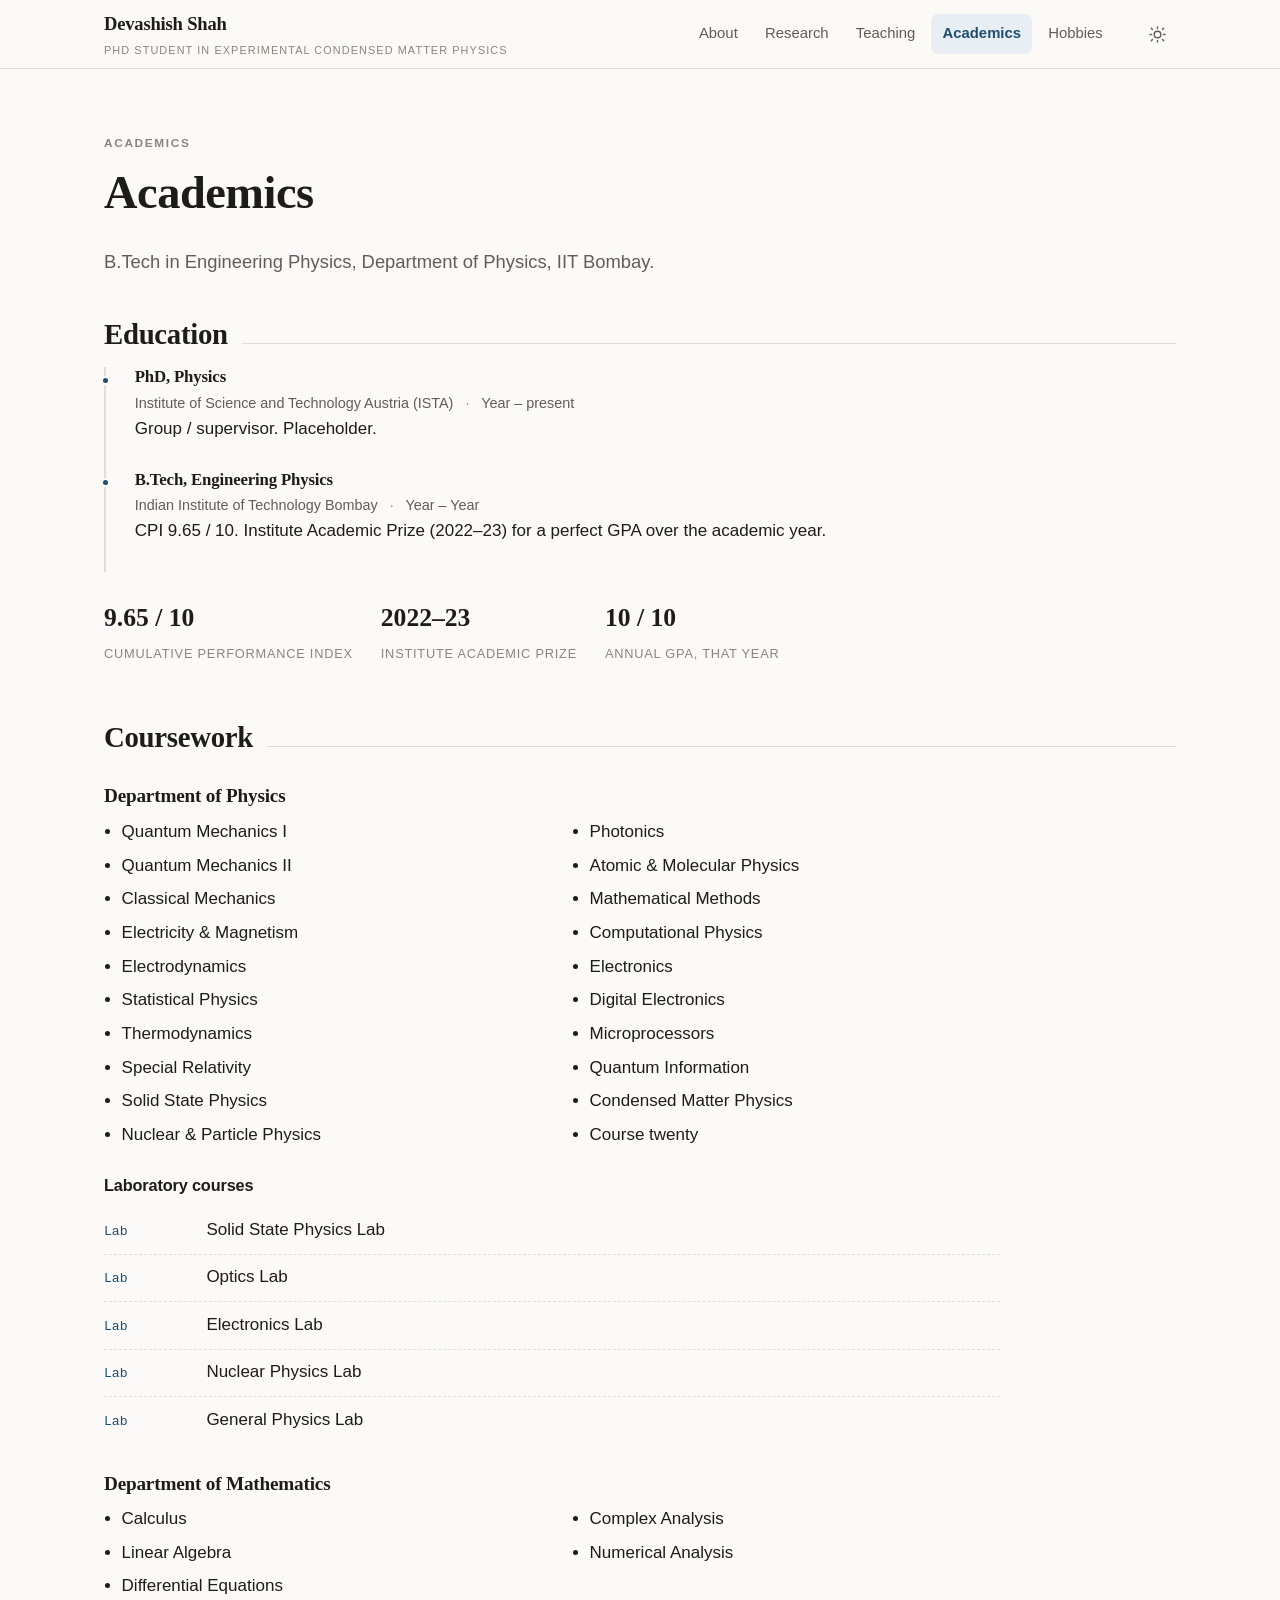
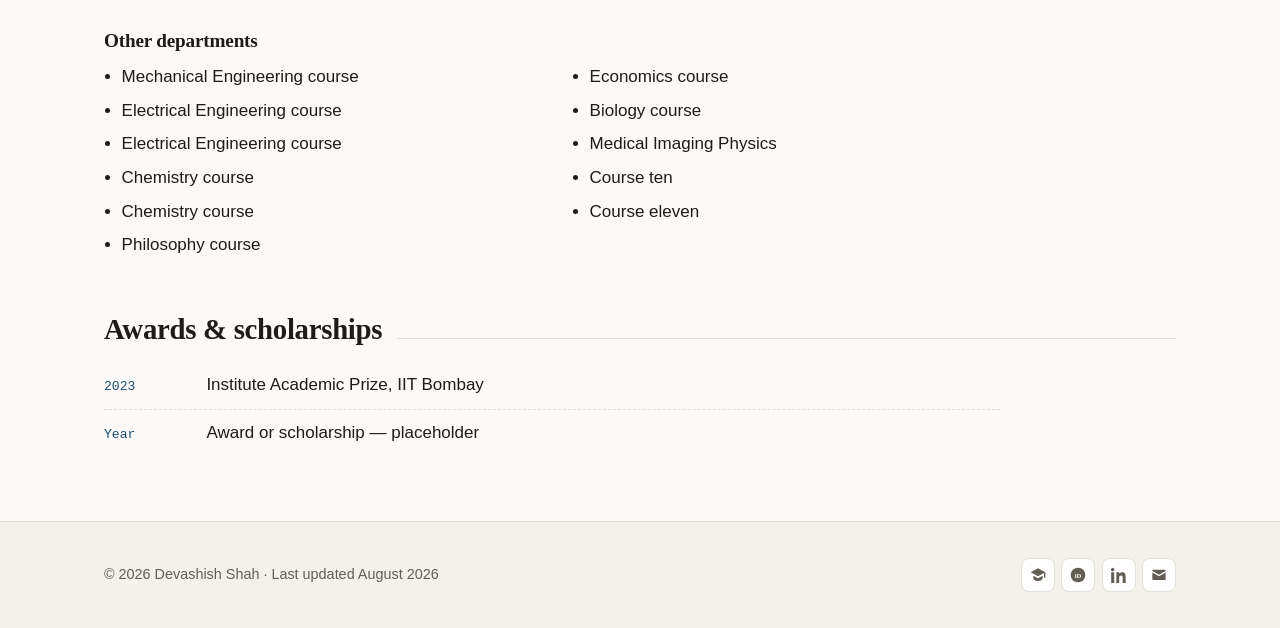
==== commit 52077bf6: "Add files via upload" ====
--- a/academics.html
+++ b/academics.html
@@ -112,7 +112,7 @@
     <!-- Your name, top left. Clicking it returns to the homepage. -->
     <a class="brand" href="index.html">
       Devashish Shah
-      <span class="brand-sub">Experimental quantum transport</span>
+      <span class="brand-sub">PhD student in Experimental Condensed Matter Physics</span>
       <!-- EDIT: the small grey line under your name. A few words on what you
            do. Delete this <span> entirely if you prefer just the name. -->
     </a>
